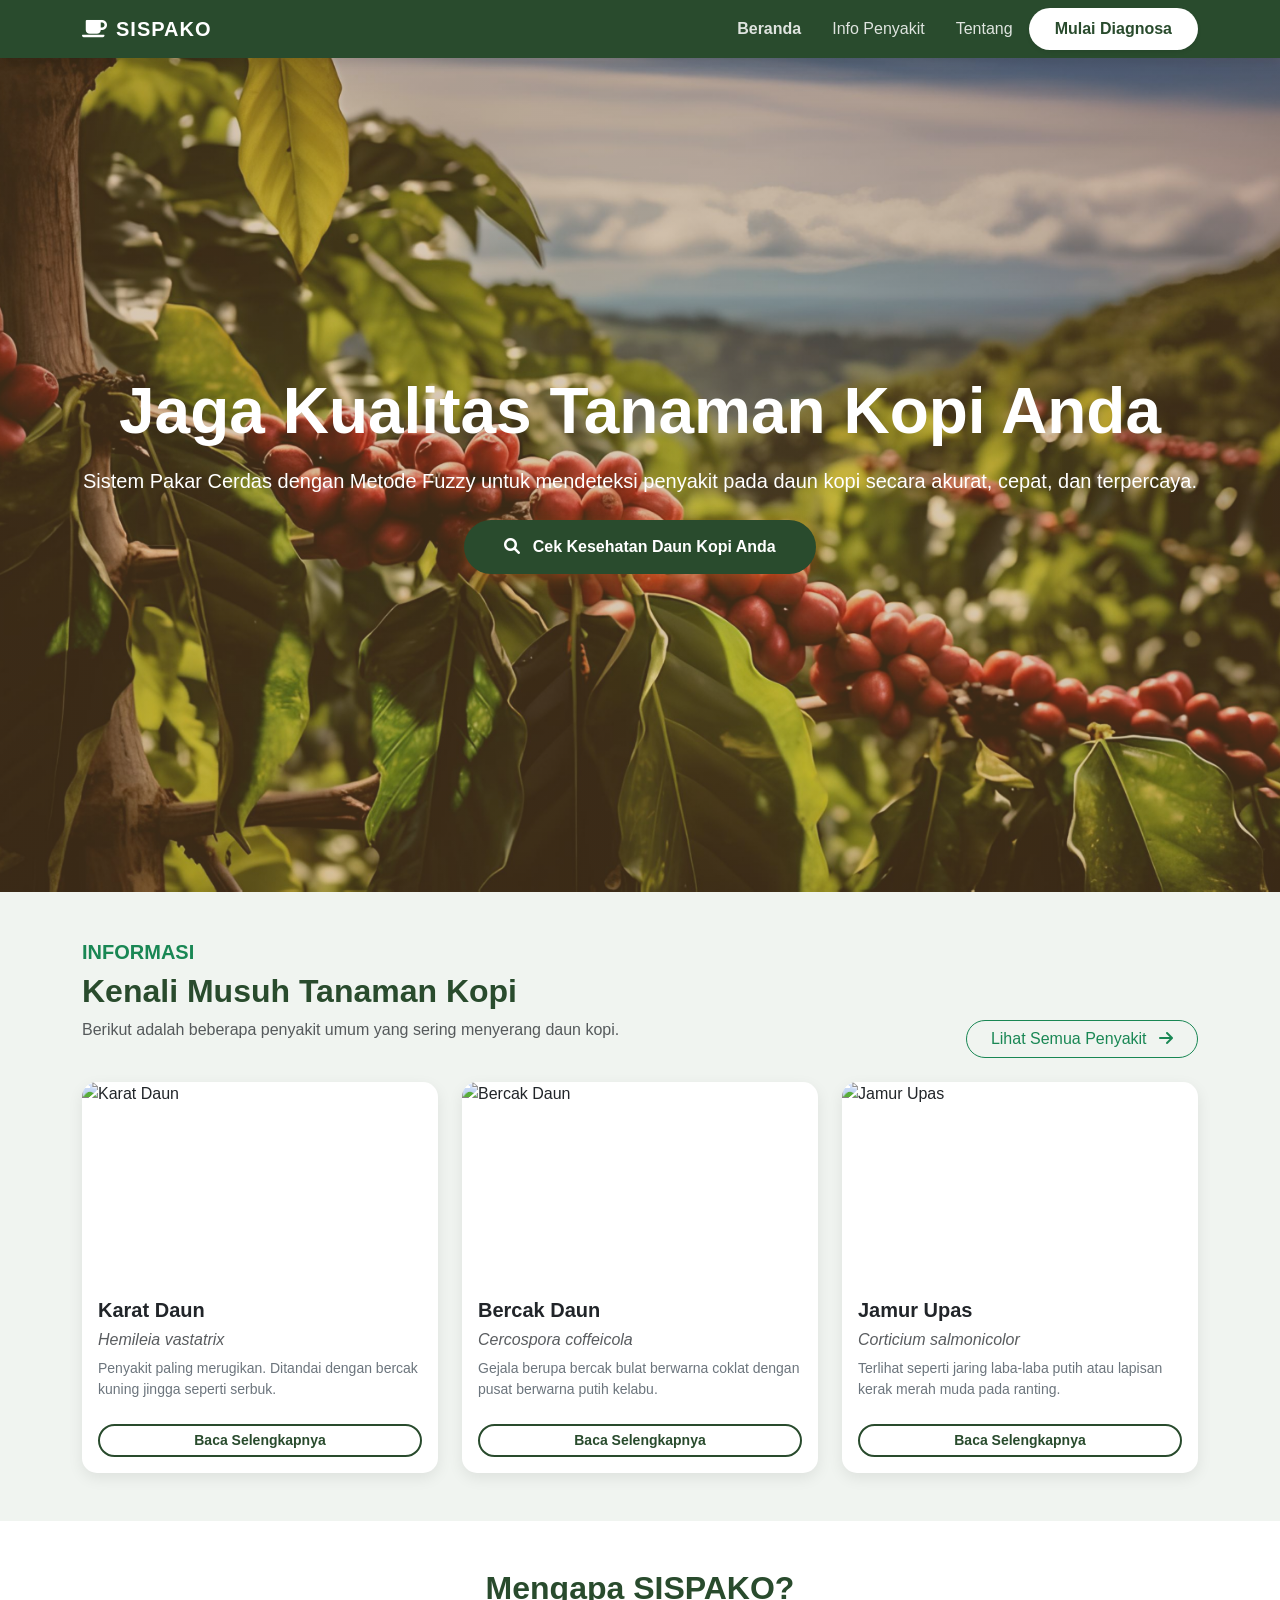
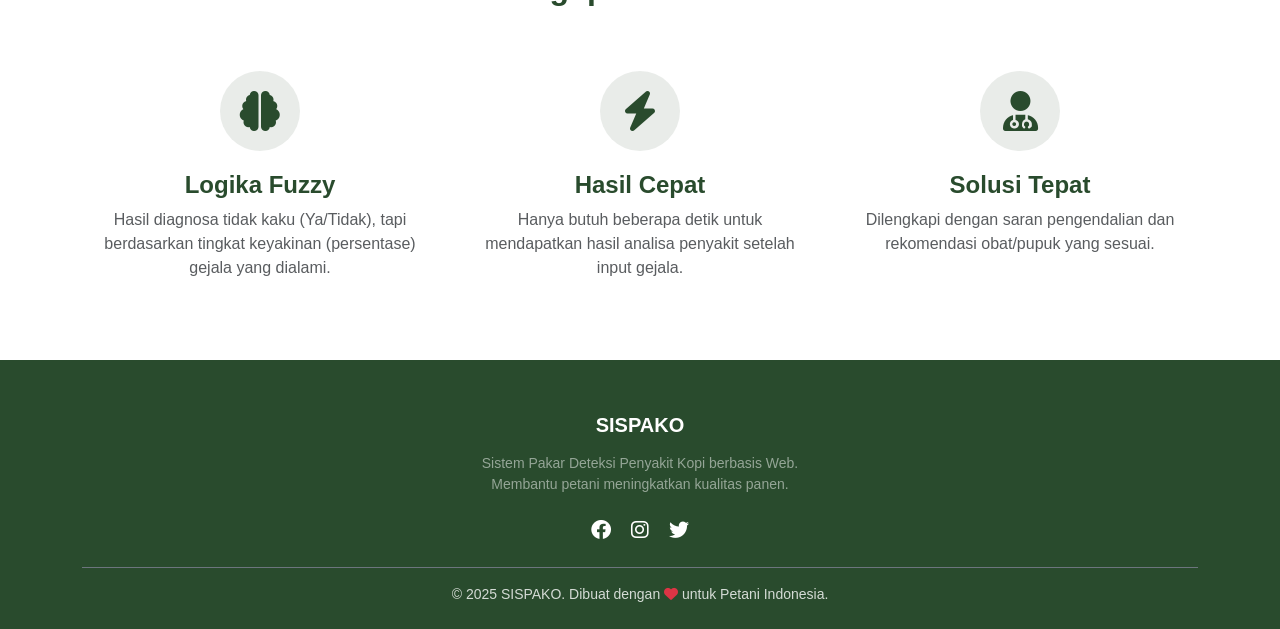
==== index.html @ 144d0320 "first commit" ====
<!DOCTYPE html>
<html lang="id">
<head>
    <meta charset="UTF-8">
    <meta name="viewport" content="width=device-width, initial-scale=1.0">
    <title>SISPAKO - Deteksi Penyakit Kopi</title>
    
    <link href="https://cdn.jsdelivr.net/npm/bootstrap@5.3.0/dist/css/bootstrap.min.css" rel="stylesheet">
    <link rel="stylesheet" href="https://cdnjs.cloudflare.com/ajax/libs/font-awesome/6.0.0/css/all.min.css">

    <style>
        :root {
            /* --- PALET WARNA --- */
            --primary-color: #294B2D;   /* Coklat Kopi Gelap (Utama) */
            --secondary-color: #DBE7C9; /* Hijau Daun (Aksen) */
            --accent-color: #294B2D;    /* Bronze/Kopi Muda (Tombol) */
            --light-bg: #DBE7C9;        /* Krem Sangat Muda (Background Body) */
        }

        body {
            font-family: 'Segoe UI', sans-serif;
            background-color: var(--light-bg);
            /* PERBAIKAN: Padding dikurangi dari 76px jadi 56px biar nempel */
            padding-top: 56px; 
            display: flex;
            flex-direction: column;
            min-height: 100vh; 
        }

        /* --- HEADER / NAVBAR (COKLAT) --- */
        .navbar-custom {
            background-color: var(--primary-color);
            box-shadow: 0 4px 10px rgba(0,0,0,0.1);
            /* Opsional: Pastikan tinggi navbar minimal setara padding body jika logo membesar */
            min-height: 56px; 
        }
        .navbar-brand {
            font-weight: 800;
            letter-spacing: 1px;
            color: #fff !important;
        }
        .nav-link {
            color: rgba(255,255,255,0.85) !important;
            margin-left: 15px;
            font-weight: 500;
            transition: 0.3s;
        }
        .nav-link:hover {
            color: #fff !important;
            opacity: 1;
        }
        
        /* Tombol "Mulai Diagnosa" di Navbar */
        .btn-nav-action {
            background-color: white;
            color: var(--primary-color); /* Teks Coklat */
            font-weight: bold;
            border-radius: 50px;
            padding: 8px 25px;
            transition: 0.3s;
        }
        .btn-nav-action:hover {
            background-color: var(--secondary-color); /* Hover jadi Hijau */
            color: #294B2D;
        }

        /* --- HERO SECTION --- */
        .hero-section {
            background: linear-gradient(rgba(151, 108, 58, 0.381), rgba(151, 108, 58, 0.381)), url('kopi.png');
            background-size: cover;
            background-position: center;
            height: 93vh;
            display: flex;
            align-items: center;
            justify-content: center;
            color: white;
            text-align: center;
            /* Opsional: Margin negatif kecil untuk memastikan tidak ada celah pixel */
            margin-top: -1px; 
        }

        .btn-diagnosa-hero {
            background-color: var(--accent-color);
            color: white;
            padding: 15px 40px;
            border-radius: 50px;
            font-weight: bold;
            text-decoration: none;
            transition: 0.3s;
            border: none;
            display: inline-block;
            box-shadow: 0 4px 15px rgba(210, 105, 30, 0.4);
        }
        .btn-diagnosa-hero:hover {
            background-color: #DBE7C9;
            color: var(--primary-color);
            transform: translateY(-3px);
        }

        /* --- FEATURES --- */
        .feature-icon-box {
            width: 80px;
            height: 80px;
            /* Opsional: Saya ganti backgroundnya pakai primary color tapi ditransparankan (0.1) biar senada */
            background-color: rgba(41, 75, 45, 0.1); 
            border-radius: 50%;
            display: flex;
            align-items: center;
            justify-content: center;
            margin: 0 auto 20px;
            
            /* INI YANG DIGANTI: Warna ikon jadi Hijau Tua (Primary) */
            color: var(--primary-color); 
            
            font-size: 2.5rem;
        }

        /* --- CARDS --- */
        .card-penyakit {
            border: none;
            border-radius: 15px;
            overflow: hidden;
            box-shadow: 0 5px 15px rgba(0,0,0,0.08);
            transition: 0.3s;
            height: 100%;
            background: white;
        }
        .card-penyakit:hover {
            transform: translateY(-10px);
            box-shadow: 0 10px 25px rgba(0,0,0,0.15);
        }
        .card-penyakit img {
            height: 200px;
            object-fit: cover;
        }
        .btn-detail {
            border: 2px solid var(--primary-color);
            color: var(--primary-color);
            font-weight: 600;
            border-radius: 20px;
            text-decoration: none;
            display: inline-block;
        }
        .btn-detail:hover {
            background-color: var(--secondary-color);
            color: var(--primary-color);
        }

        /* --- FOOTER (COKLAT) --- */
        footer {
            background-color: var(--primary-color); 
            color: rgba(255,255,255,0.8);
            padding-top: 3rem;
            padding-bottom: 1.5rem;
            margin-top: auto; 
            border-top: 5px solid var(--accent-color); 
        }
    </style>
</head>
<body>

    <nav class="navbar navbar-expand-lg navbar-custom fixed-top">
      <div class="container">
        <a class="navbar-brand" href="index.html">
            <i class="fas fa-coffee me-2"></i>SISPAKO </a>
        <button class="navbar-toggler border-0 text-white" type="button" data-bs-toggle="collapse" data-bs-target="#navbarNav">
          <i class="fas fa-bars"></i>
        </button>
        <div class="collapse navbar-collapse" id="navbarNav">
          <ul class="navbar-nav ms-auto align-items-center">
            <li class="nav-item"><a class="nav-link fw-bold" href="index.html">Beranda</a></li>
            <li class="nav-item"><a class="nav-link" href="penyakit.html">Info Penyakit</a></li>
            <li class="nav-item"><a class="nav-link" href="#">Tentang</a></li>
            <li class="nav-item ms-lg-2 mt-2 mt-lg-0">
                <a class="btn btn-nav-action shadow-sm" href="diagnosa.html">Mulai Diagnosa</a>
            </li>
          </ul>
        </div>
      </div>
    </nav>

    <header class="hero-section">
        <div class="container">
            <h1 class="display-3 fw-bold mb-3">Jaga Kualitas Tanaman Kopi Anda</h1>
            <p class="lead mb-4">
                Sistem Pakar Cerdas dengan <strong>Metode Fuzzy</strong> untuk mendeteksi penyakit 
                pada daun kopi secara akurat, cepat, dan terpercaya.
            </p>
            <a href="diagnosa.html" class="btn-diagnosa-hero">
                <i class="fas fa-search me-2"></i> Cek Kesehatan Daun Kopi Anda
            </a>
        </div>
    </header>

    <section class="py-5" style="background-color: #f0f4f0;">
        <div class="container">
            <div class="row align-items-end mb-4">
                <div class="col-md-8">
                    <h5 class="text-success fw-bold">INFORMASI</h5>
                    <h2 class="fw-bold" style="color: var(--primary-color);">Kenali Musuh Tanaman Kopi</h2>
                    <p class="text-muted">Berikut adalah beberapa penyakit umum yang sering menyerang daun kopi.</p>
                </div>
                <div class="col-md-4 text-md-end">
                    <a href="penyakit.html" class="btn btn-outline-success rounded-pill px-4">Lihat Semua Penyakit <i class="fas fa-arrow-right ms-2"></i></a>
                </div>
            </div>

            <div class="row g-4">
                <div class="col-md-4">
                    <div class="card card-penyakit">
                        <img src="https://images.unsplash.com/photo-1597916829826-02e5bb4a54e0?q=80&w=600&auto=format&fit=crop" class="card-img-top" alt="Karat Daun">
                        <div class="card-body">
                            <h5 class="card-title fw-bold">Karat Daun</h5>
                            <h6 class="text-muted fst-italic mb-2">Hemileia vastatrix</h6>
                            <p class="card-text small text-secondary">Penyakit paling merugikan. Ditandai dengan bercak kuning jingga seperti serbuk.</p>
                            <a href="penyakit.html" class="btn btn-sm btn-detail w-100 mt-2">Baca Selengkapnya</a>
                        </div>
                    </div>
                </div>
                <div class="col-md-4">
                    <div class="card card-penyakit">
                        <img src="https://plus.unsplash.com/premium_photo-1664302152994-e69df8b13994?q=80&w=600&auto=format&fit=crop" class="card-img-top" alt="Bercak Daun">
                        <div class="card-body">
                            <h5 class="card-title fw-bold">Bercak Daun</h5>
                            <h6 class="text-muted fst-italic mb-2">Cercospora coffeicola</h6>
                            <p class="card-text small text-secondary">Gejala berupa bercak bulat berwarna coklat dengan pusat berwarna putih kelabu.</p>
                            <a href="penyakit.html" class="btn btn-sm btn-detail w-100 mt-2">Baca Selengkapnya</a>
                        </div>
                    </div>
                </div>
                <div class="col-md-4">
                    <div class="card card-penyakit">
                        <img src="https://images.unsplash.com/photo-1628189498226-068305c48602?q=80&w=600&auto=format&fit=crop" class="card-img-top" alt="Jamur Upas">
                        <div class="card-body">
                            <h5 class="card-title fw-bold">Jamur Upas</h5>
                            <h6 class="text-muted fst-italic mb-2">Corticium salmonicolor</h6>
                            <p class="card-text small text-secondary">Terlihat seperti jaring laba-laba putih atau lapisan kerak merah muda pada ranting.</p>
                            <a href="penyakit.html" class="btn btn-sm btn-detail w-100 mt-2">Baca Selengkapnya</a>
                        </div>
                    </div>
                </div>
            </div>
        </div>
    </section>

    <section class="py-5 bg-white">
        <div class="container">
            <div class="text-center mb-5">
                <h2 class="fw-bold" style="color: var(--primary-color);">Mengapa SISPAKO?</h2>
            </div>

            <div class="row g-4 text-center">
                <div class="col-md-4">
                    <div class="p-3">
                        <div class="feature-icon-box">
                            <i class="fas fa-brain "></i>
                        </div>
                        <h4 class="fw-bold" style="color: var(--primary-color)">Logika Fuzzy</h4>
                        <p class="text-muted">Hasil diagnosa tidak kaku (Ya/Tidak), tapi berdasarkan tingkat keyakinan (persentase) gejala yang dialami.</p>
                    </div>
                </div>
                <div class="col-md-4">
                    <div class="p-3">
                        <div class="feature-icon-box">
                            <i class="fas fa-bolt"></i>
                        </div>
                        <h4 class="fw-bold" style="color: var(--primary-color)">Hasil Cepat</h4>
                        <p class="text-muted">Hanya butuh beberapa detik untuk mendapatkan hasil analisa penyakit setelah input gejala.</p>
                    </div>
                </div>
                <div class="col-md-4">
                    <div class="p-3">
                        <div class="feature-icon-box">
                            <i class="fas fa-user-md"></i>
                        </div>
                        <h4 class="fw-bold" style="color: var(--primary-color)">Solusi Tepat</h4>
                        <p class="text-muted">Dilengkapi dengan saran pengendalian dan rekomendasi obat/pupuk yang sesuai.</p>
                    </div>
                </div>
            </div>
        </div>
    </section>


    <footer class="text-center">
        <div class="container">
            <h5 class="fw-bold text-white mb-3">SISPAKO</h5>
            <p class="small mb-4 text-white-50">Sistem Pakar Deteksi Penyakit Kopi berbasis Web.<br>Membantu petani meningkatkan kualitas panen.</p>
            
            <div class="mb-4">
                <a href="#" class="text-white me-3"><i class="fab fa-facebook fa-lg"></i></a>
                <a href="#" class="text-white me-3"><i class="fab fa-instagram fa-lg"></i></a>
                <a href="#" class="text-white"><i class="fab fa-twitter fa-lg"></i></a>
            </div>

            <p class="mb-0 border-top border-secondary pt-3 small">&copy; 2025 SISPAKO. Dibuat dengan <i class="fas fa-heart text-danger"></i> untuk Petani Indonesia.</p>
        </div>
    </footer>

    <script src="https://cdn.jsdelivr.net/npm/bootstrap@5.3.0/dist/js/bootstrap.bundle.min.js"></script>

</body>
</html>
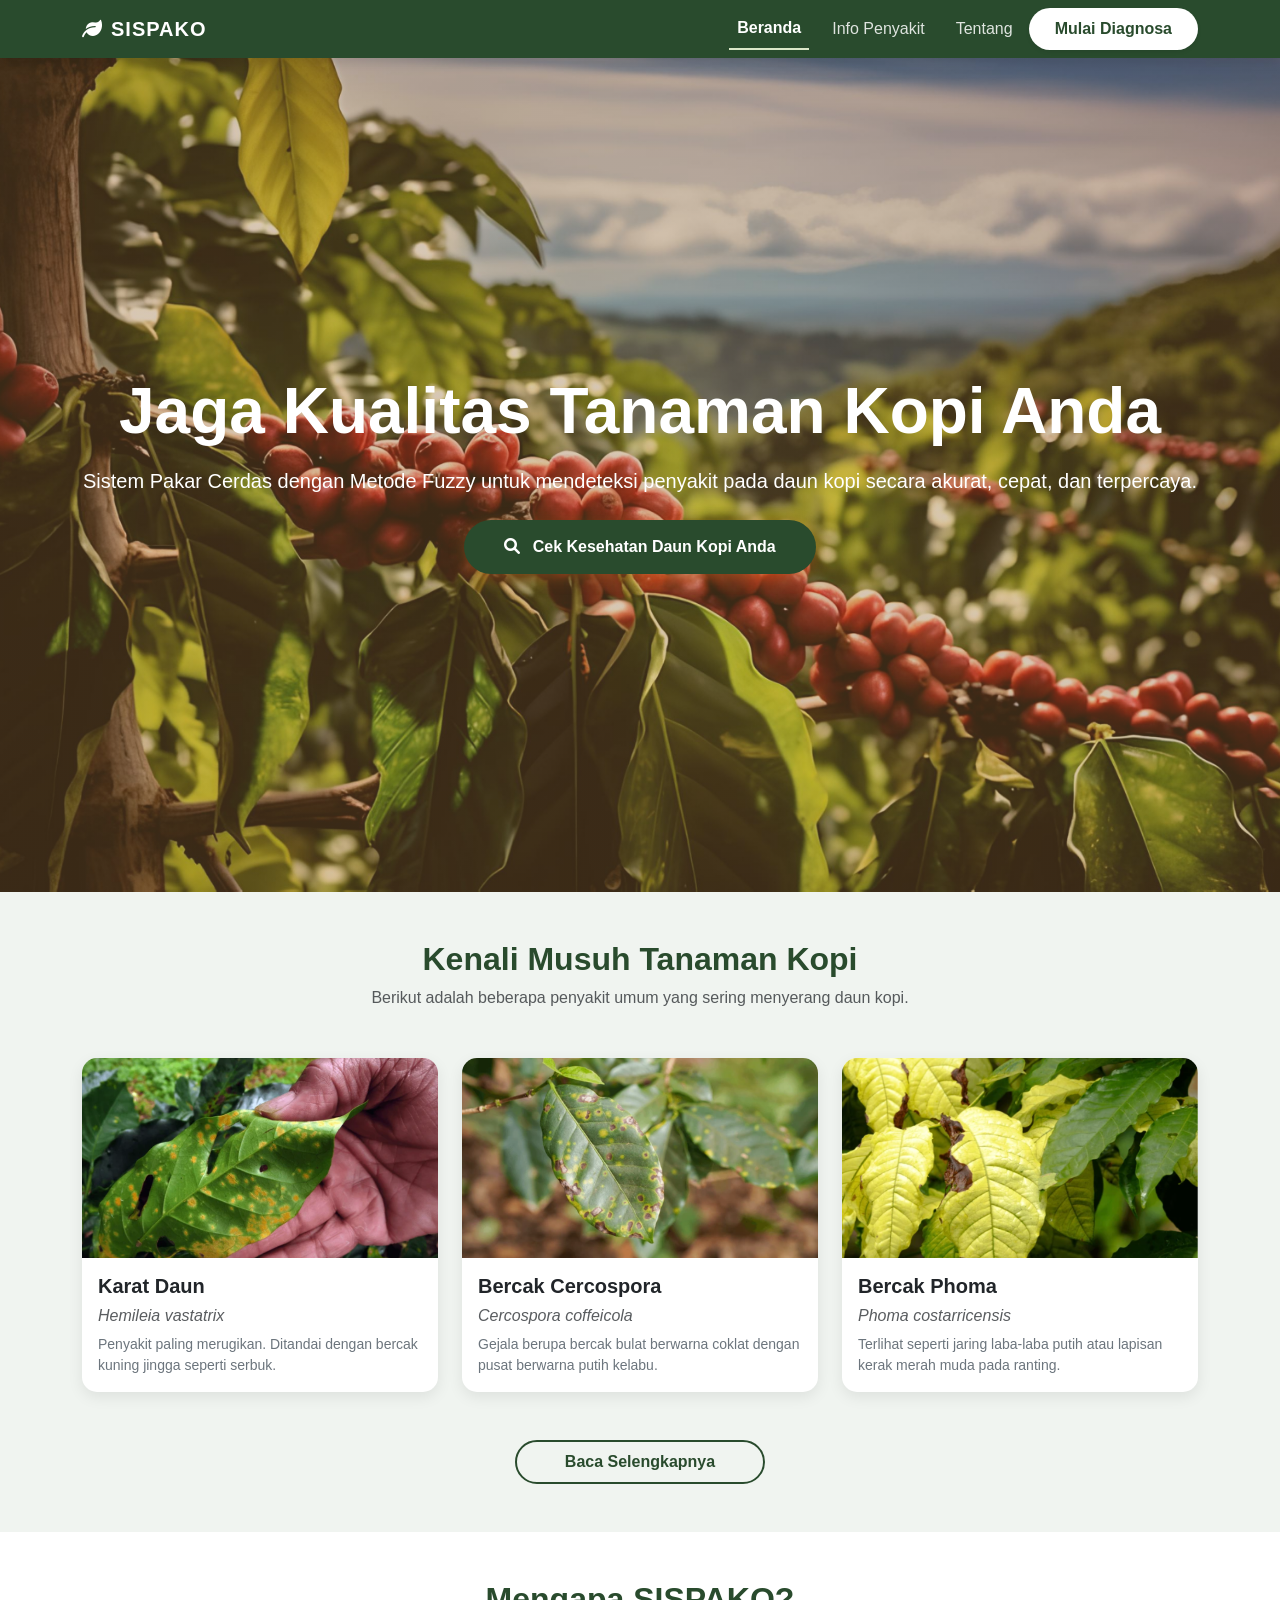
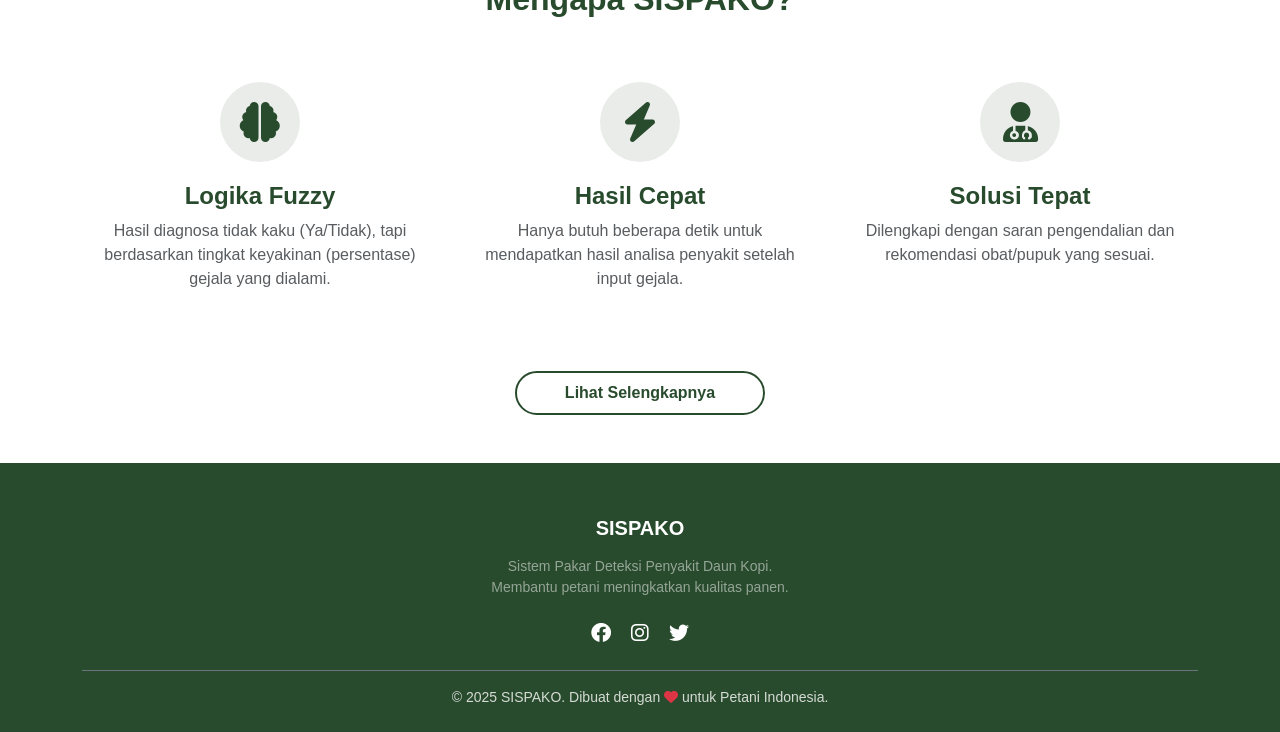
==== commit c780a233: "push progress" ====
--- a/index.html
+++ b/index.html
@@ -20,18 +20,16 @@
         body {
             font-family: 'Segoe UI', sans-serif;
             background-color: var(--light-bg);
-            /* PERBAIKAN: Padding dikurangi dari 76px jadi 56px biar nempel */
             padding-top: 56px; 
             display: flex;
             flex-direction: column;
             min-height: 100vh; 
         }
 
-        /* --- HEADER / NAVBAR (COKLAT) --- */
+        /* --- HEADER / NAVBAR --- */
         .navbar-custom {
             background-color: var(--primary-color);
             box-shadow: 0 4px 10px rgba(0,0,0,0.1);
-            /* Opsional: Pastikan tinggi navbar minimal setara padding body jika logo membesar */
             min-height: 56px; 
         }
         .navbar-brand {
@@ -49,18 +47,24 @@
             color: #fff !important;
             opacity: 1;
         }
+
+        /* --- MENU AKTIF (HIGHLIGHT) --- */
+        .nav-link.active-page {
+            font-weight: bold;
+            border-bottom: 2px solid var(--secondary-color);
+            color: #fff !important;
+        }
         
-        /* Tombol "Mulai Diagnosa" di Navbar */
         .btn-nav-action {
             background-color: white;
-            color: var(--primary-color); /* Teks Coklat */
+            color: var(--primary-color);
             font-weight: bold;
             border-radius: 50px;
             padding: 8px 25px;
             transition: 0.3s;
         }
         .btn-nav-action:hover {
-            background-color: var(--secondary-color); /* Hover jadi Hijau */
+            background-color: var(--secondary-color);
             color: #294B2D;
         }
 
@@ -75,7 +79,6 @@
             justify-content: center;
             color: white;
             text-align: center;
-            /* Opsional: Margin negatif kecil untuk memastikan tidak ada celah pixel */
             margin-top: -1px; 
         }
 
@@ -101,17 +104,13 @@
         .feature-icon-box {
             width: 80px;
             height: 80px;
-            /* Opsional: Saya ganti backgroundnya pakai primary color tapi ditransparankan (0.1) biar senada */
             background-color: rgba(41, 75, 45, 0.1); 
             border-radius: 50%;
             display: flex;
             align-items: center;
             justify-content: center;
             margin: 0 auto 20px;
-            
-            /* INI YANG DIGANTI: Warna ikon jadi Hijau Tua (Primary) */
             color: var(--primary-color); 
-            
             font-size: 2.5rem;
         }
 
@@ -140,13 +139,14 @@
             border-radius: 20px;
             text-decoration: none;
             display: inline-block;
+            transition: 0.3s;
         }
         .btn-detail:hover {
-            background-color: var(--secondary-color);
-            color: var(--primary-color);
-        }
-
-        /* --- FOOTER (COKLAT) --- */
+            background-color: var(--primary-color);
+            color: var(--secondary-color);
+        }
+
+        /* --- FOOTER --- */
         footer {
             background-color: var(--primary-color); 
             color: rgba(255,255,255,0.8);
@@ -162,15 +162,16 @@
     <nav class="navbar navbar-expand-lg navbar-custom fixed-top">
       <div class="container">
         <a class="navbar-brand" href="index.html">
-            <i class="fas fa-coffee me-2"></i>SISPAKO </a>
+            <i class="fas fa-leaf me-2"></i>SISPAKO 
+        </a>
         <button class="navbar-toggler border-0 text-white" type="button" data-bs-toggle="collapse" data-bs-target="#navbarNav">
           <i class="fas fa-bars"></i>
         </button>
         <div class="collapse navbar-collapse" id="navbarNav">
           <ul class="navbar-nav ms-auto align-items-center">
-            <li class="nav-item"><a class="nav-link fw-bold" href="index.html">Beranda</a></li>
+            <li class="nav-item"><a class="nav-link active-page" href="index.html">Beranda</a></li>
             <li class="nav-item"><a class="nav-link" href="penyakit.html">Info Penyakit</a></li>
-            <li class="nav-item"><a class="nav-link" href="#">Tentang</a></li>
+            <li class="nav-item"><a class="nav-link" href="tentang.html">Tentang</a></li>
             <li class="nav-item ms-lg-2 mt-2 mt-lg-0">
                 <a class="btn btn-nav-action shadow-sm" href="diagnosa.html">Mulai Diagnosa</a>
             </li>
@@ -194,52 +195,51 @@
 
     <section class="py-5" style="background-color: #f0f4f0;">
         <div class="container">
-            <div class="row align-items-end mb-4">
-                <div class="col-md-8">
-                    <h5 class="text-success fw-bold">INFORMASI</h5>
-                    <h2 class="fw-bold" style="color: var(--primary-color);">Kenali Musuh Tanaman Kopi</h2>
-                    <p class="text-muted">Berikut adalah beberapa penyakit umum yang sering menyerang daun kopi.</p>
-                </div>
-                <div class="col-md-4 text-md-end">
-                    <a href="penyakit.html" class="btn btn-outline-success rounded-pill px-4">Lihat Semua Penyakit <i class="fas fa-arrow-right ms-2"></i></a>
-                </div>
+            
+            <div class="text-center mb-5">
+                <h2 class="fw-bold" style="color: var(--primary-color);">Kenali Musuh Tanaman Kopi</h2>
+                <p class="text-muted">Berikut adalah beberapa penyakit umum yang sering menyerang daun kopi.</p>
             </div>
 
             <div class="row g-4">
                 <div class="col-md-4">
                     <div class="card card-penyakit">
-                        <img src="https://images.unsplash.com/photo-1597916829826-02e5bb4a54e0?q=80&w=600&auto=format&fit=crop" class="card-img-top" alt="Karat Daun">
+                        <img src="karat_daun.png" class="card-img-top" alt="Karat Daun">
                         <div class="card-body">
                             <h5 class="card-title fw-bold">Karat Daun</h5>
                             <h6 class="text-muted fst-italic mb-2">Hemileia vastatrix</h6>
                             <p class="card-text small text-secondary">Penyakit paling merugikan. Ditandai dengan bercak kuning jingga seperti serbuk.</p>
-                            <a href="penyakit.html" class="btn btn-sm btn-detail w-100 mt-2">Baca Selengkapnya</a>
                         </div>
                     </div>
                 </div>
                 <div class="col-md-4">
                     <div class="card card-penyakit">
-                        <img src="https://plus.unsplash.com/premium_photo-1664302152994-e69df8b13994?q=80&w=600&auto=format&fit=crop" class="card-img-top" alt="Bercak Daun">
+                        <img src="cercospora.png" class="card-img-top" alt="Bercak Daun">
                         <div class="card-body">
-                            <h5 class="card-title fw-bold">Bercak Daun</h5>
+                            <h5 class="card-title fw-bold">Bercak Cercospora</h5>
                             <h6 class="text-muted fst-italic mb-2">Cercospora coffeicola</h6>
                             <p class="card-text small text-secondary">Gejala berupa bercak bulat berwarna coklat dengan pusat berwarna putih kelabu.</p>
-                            <a href="penyakit.html" class="btn btn-sm btn-detail w-100 mt-2">Baca Selengkapnya</a>
                         </div>
                     </div>
                 </div>
                 <div class="col-md-4">
                     <div class="card card-penyakit">
-                        <img src="https://images.unsplash.com/photo-1628189498226-068305c48602?q=80&w=600&auto=format&fit=crop" class="card-img-top" alt="Jamur Upas">
+                        <img src="phoma.png" class="card-img-top" alt="Jamur Upas">
                         <div class="card-body">
-                            <h5 class="card-title fw-bold">Jamur Upas</h5>
-                            <h6 class="text-muted fst-italic mb-2">Corticium salmonicolor</h6>
+                            <h5 class="card-title fw-bold">Bercak Phoma</h5>
+                            <h6 class="text-muted fst-italic mb-2">Phoma costarricensis</h6>
                             <p class="card-text small text-secondary">Terlihat seperti jaring laba-laba putih atau lapisan kerak merah muda pada ranting.</p>
-                            <a href="penyakit.html" class="btn btn-sm btn-detail w-100 mt-2">Baca Selengkapnya</a>
-                        </div>
-                    </div>
-                </div>
-            </div>
+                        </div>
+                    </div>
+                </div>
+            </div>
+
+            <div class="text-center mt-5">
+                <a href="penyakit.html" class="btn btn-detail rounded-pill px-5 py-2">
+                    Baca Selengkapnya
+                </a>
+            </div>
+
         </div>
     </section>
 
@@ -278,14 +278,20 @@
                     </div>
                 </div>
             </div>
+
+            <div class="text-center mt-5">
+                <a href="tentang.html" class="btn btn-detail rounded-pill px-5 py-2">
+                    Lihat Selengkapnya
+                </a>
+            </div>
+
         </div>
     </section>
-
 
     <footer class="text-center">
         <div class="container">
             <h5 class="fw-bold text-white mb-3">SISPAKO</h5>
-            <p class="small mb-4 text-white-50">Sistem Pakar Deteksi Penyakit Kopi berbasis Web.<br>Membantu petani meningkatkan kualitas panen.</p>
+            <p class="small mb-4 text-white-50">Sistem Pakar Deteksi Penyakit Daun Kopi.<br>Membantu petani meningkatkan kualitas panen.</p>
             
             <div class="mb-4">
                 <a href="#" class="text-white me-3"><i class="fab fa-facebook fa-lg"></i></a>
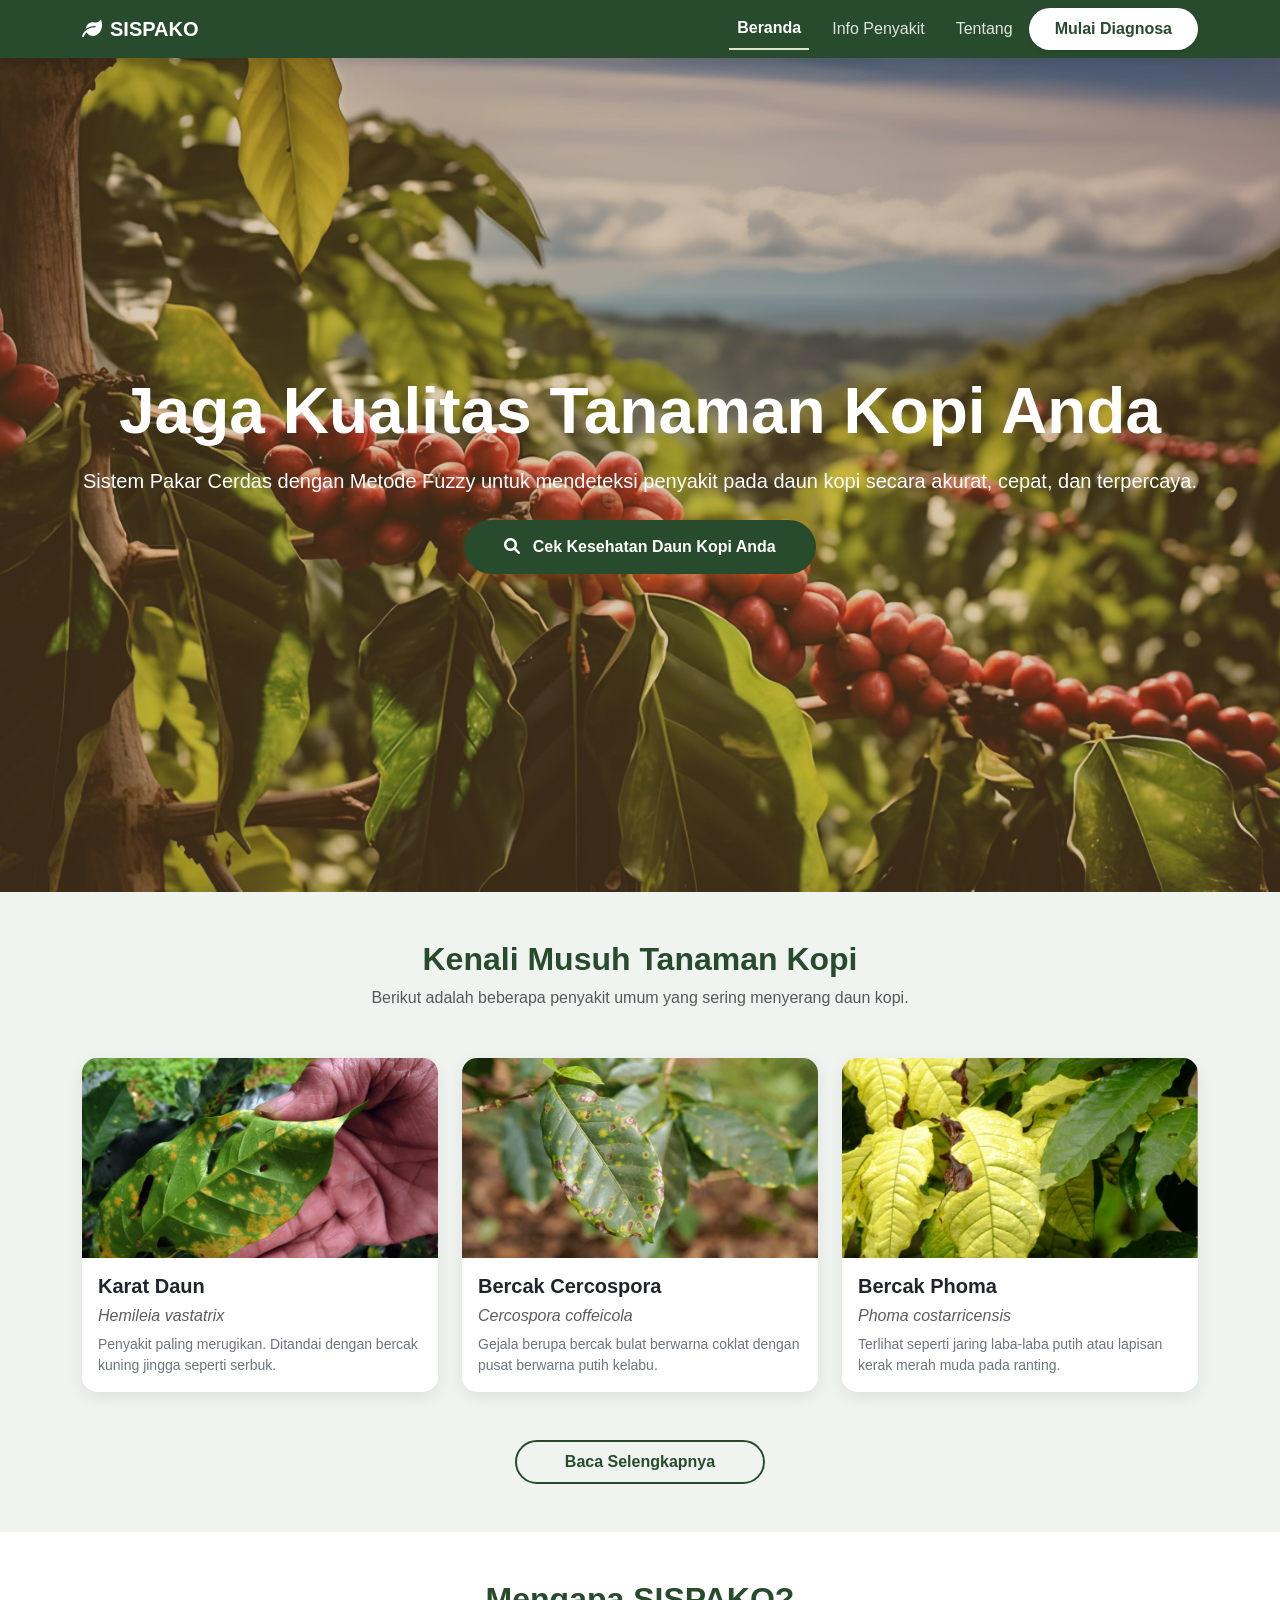
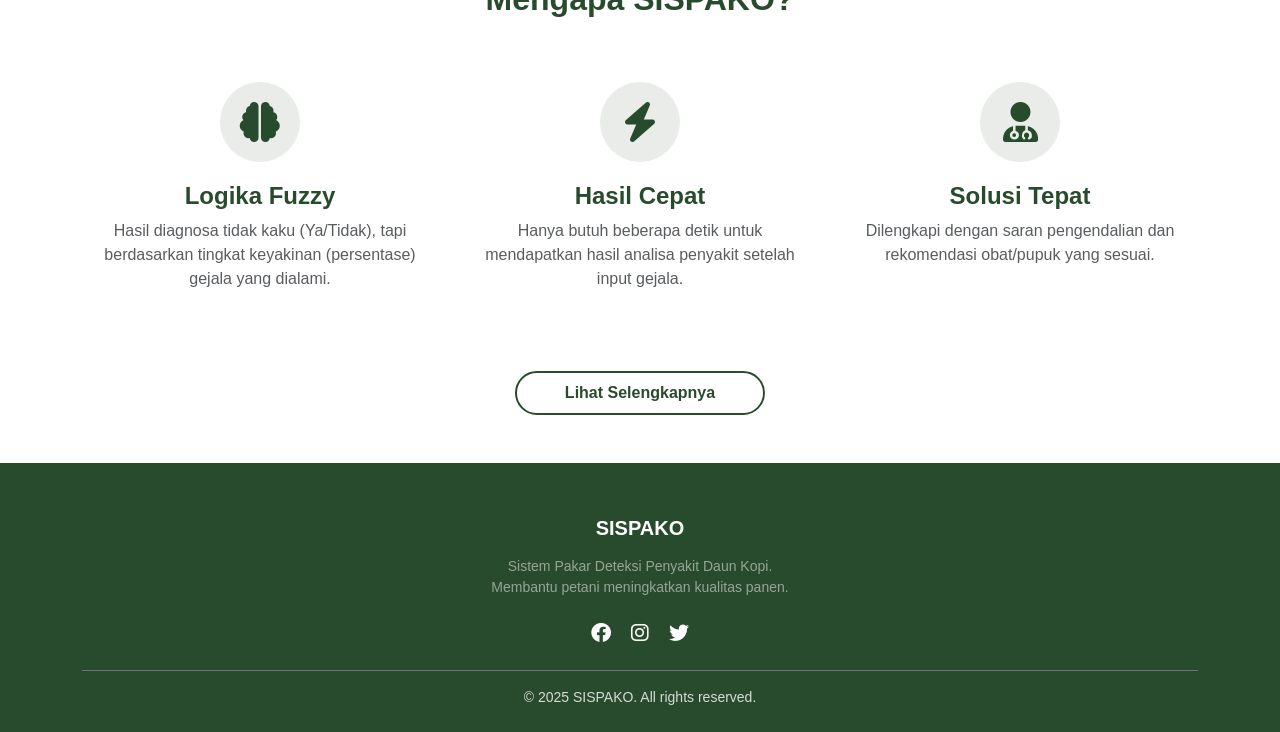
==== commit b002a157: "benerin headfoot" ====
--- a/index.html
+++ b/index.html
@@ -32,9 +32,7 @@
             box-shadow: 0 4px 10px rgba(0,0,0,0.1);
             min-height: 56px; 
         }
-        .navbar-brand {
-            font-weight: 800;
-            letter-spacing: 1px;
+        .navbar-brand, .nav-link {
             color: #fff !important;
         }
         .nav-link {
@@ -161,7 +159,7 @@
 
     <nav class="navbar navbar-expand-lg navbar-custom fixed-top">
       <div class="container">
-        <a class="navbar-brand" href="index.html">
+        <a class="navbar-brand fw-bold" href="index.html">
             <i class="fas fa-leaf me-2"></i>SISPAKO 
         </a>
         <button class="navbar-toggler border-0 text-white" type="button" data-bs-toggle="collapse" data-bs-target="#navbarNav">
@@ -299,7 +297,7 @@
                 <a href="#" class="text-white"><i class="fab fa-twitter fa-lg"></i></a>
             </div>
 
-            <p class="mb-0 border-top border-secondary pt-3 small">&copy; 2025 SISPAKO. Dibuat dengan <i class="fas fa-heart text-danger"></i> untuk Petani Indonesia.</p>
+            <p class="mb-0 border-top border-secondary pt-3 small">&copy; 2025 SISPAKO. All rights reserved.</p>
         </div>
     </footer>
 
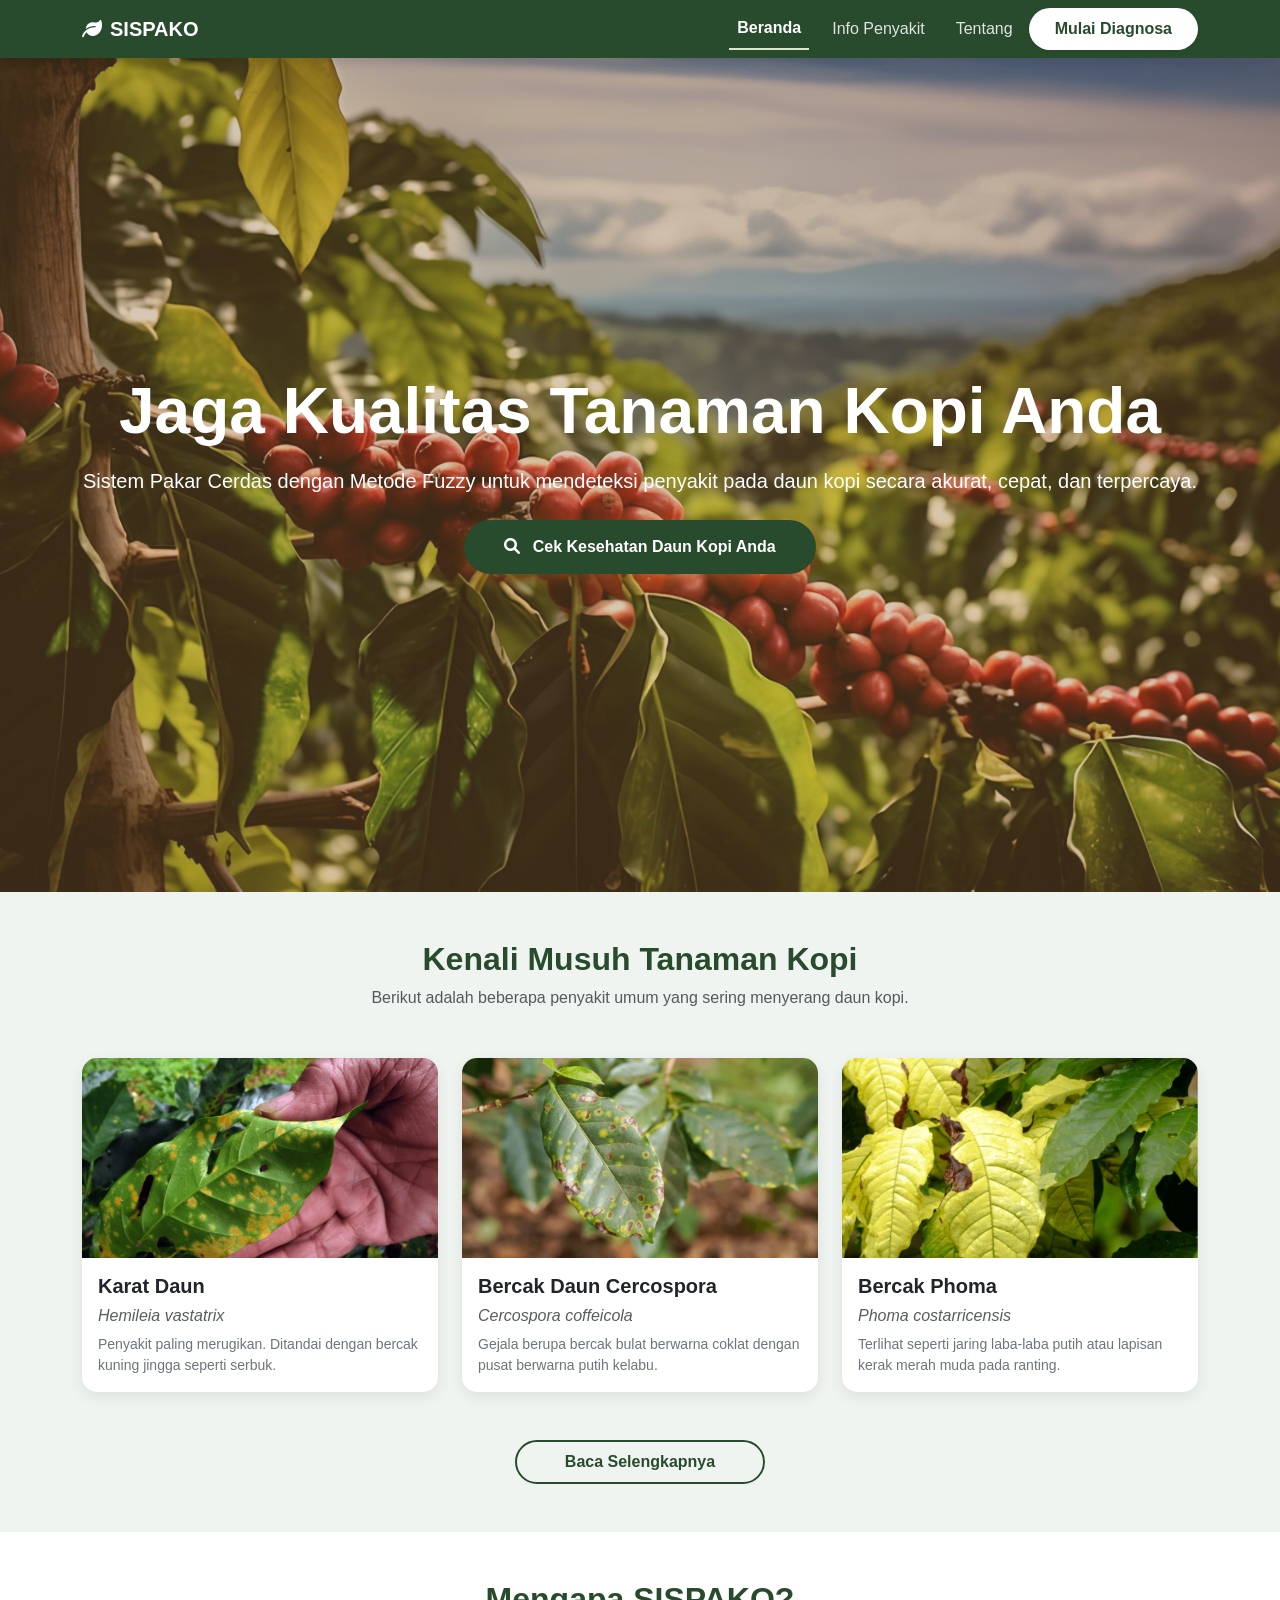
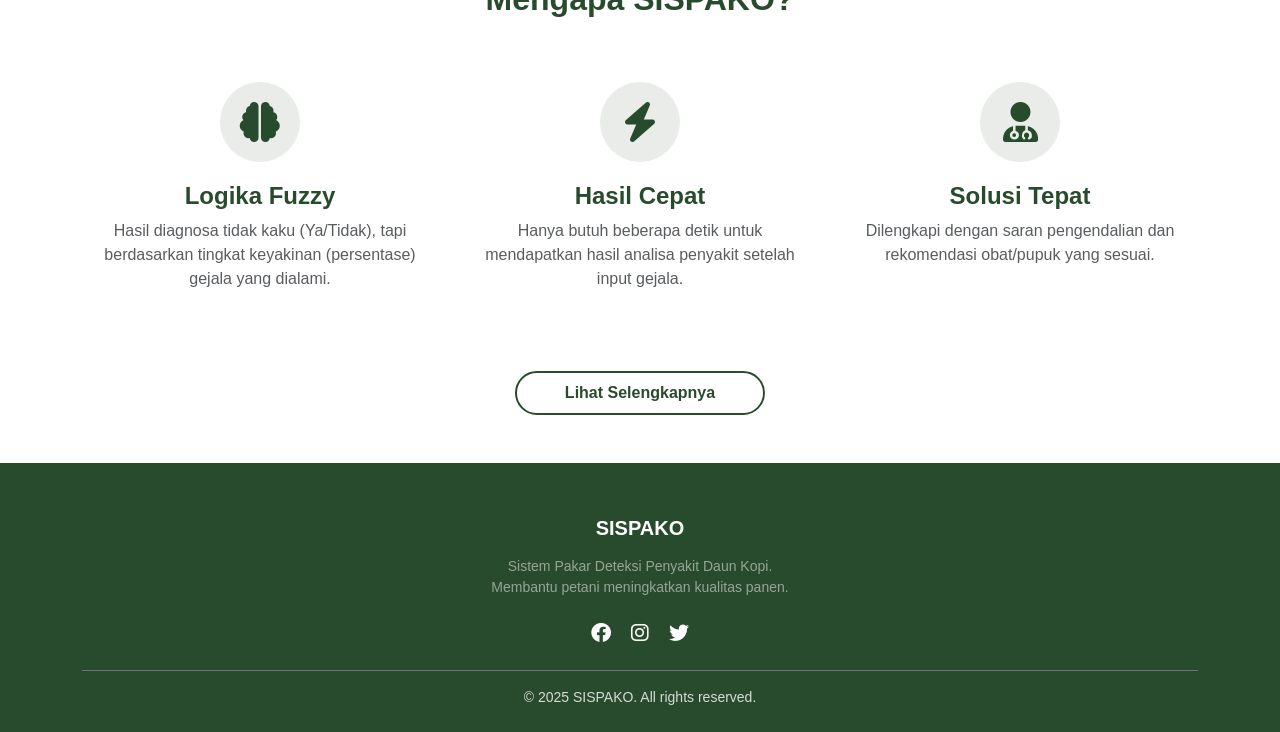
==== commit 0a2c0328: "benerin tampilan halaman diagnosa" ====
--- a/index.html
+++ b/index.html
@@ -87,7 +87,7 @@
             border-radius: 50px;
             font-weight: bold;
             text-decoration: none;
-            transition: 0.3s;
+            transition: 0.3s;   
             border: none;
             display: inline-block;
             box-shadow: 0 4px 15px rgba(210, 105, 30, 0.4);
@@ -214,7 +214,7 @@
                     <div class="card card-penyakit">
                         <img src="cercospora.png" class="card-img-top" alt="Bercak Daun">
                         <div class="card-body">
-                            <h5 class="card-title fw-bold">Bercak Cercospora</h5>
+                            <h5 class="card-title fw-bold">Bercak Daun Cercospora</h5>
                             <h6 class="text-muted fst-italic mb-2">Cercospora coffeicola</h6>
                             <p class="card-text small text-secondary">Gejala berupa bercak bulat berwarna coklat dengan pusat berwarna putih kelabu.</p>
                         </div>
